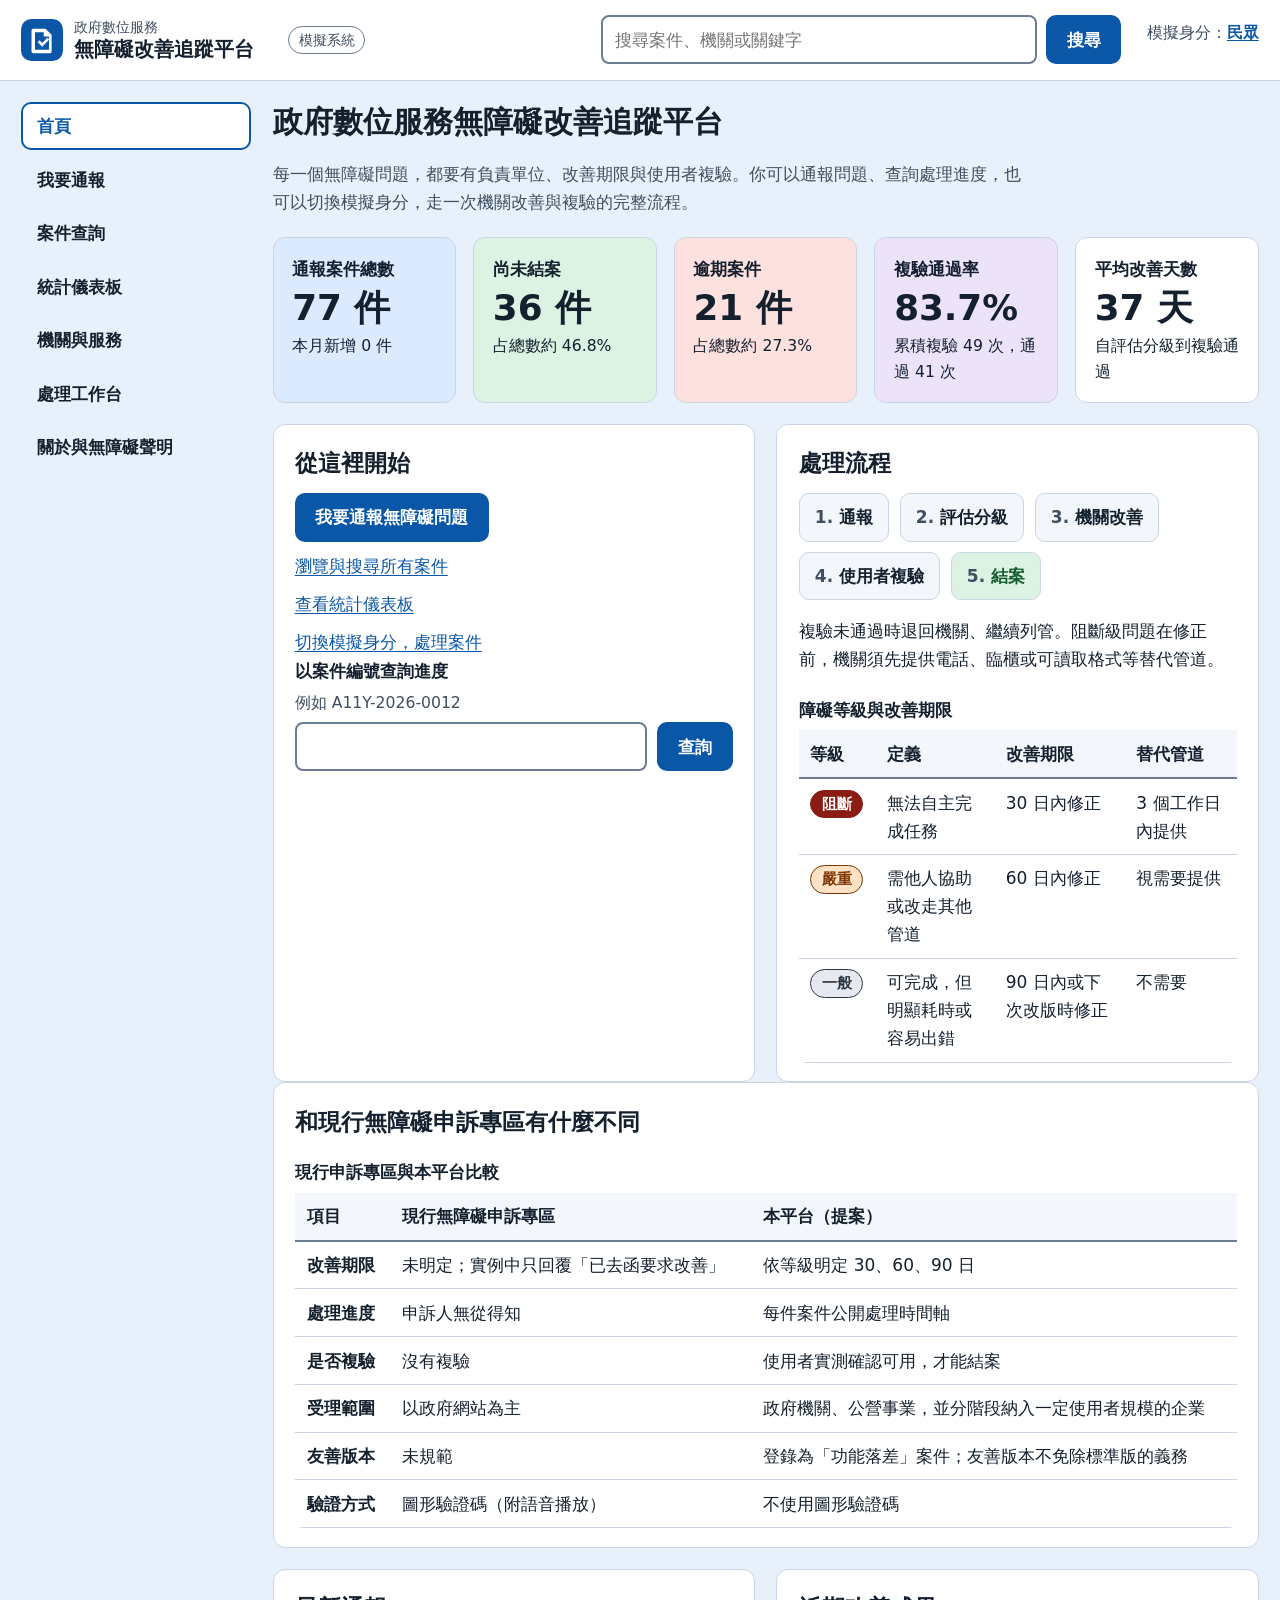
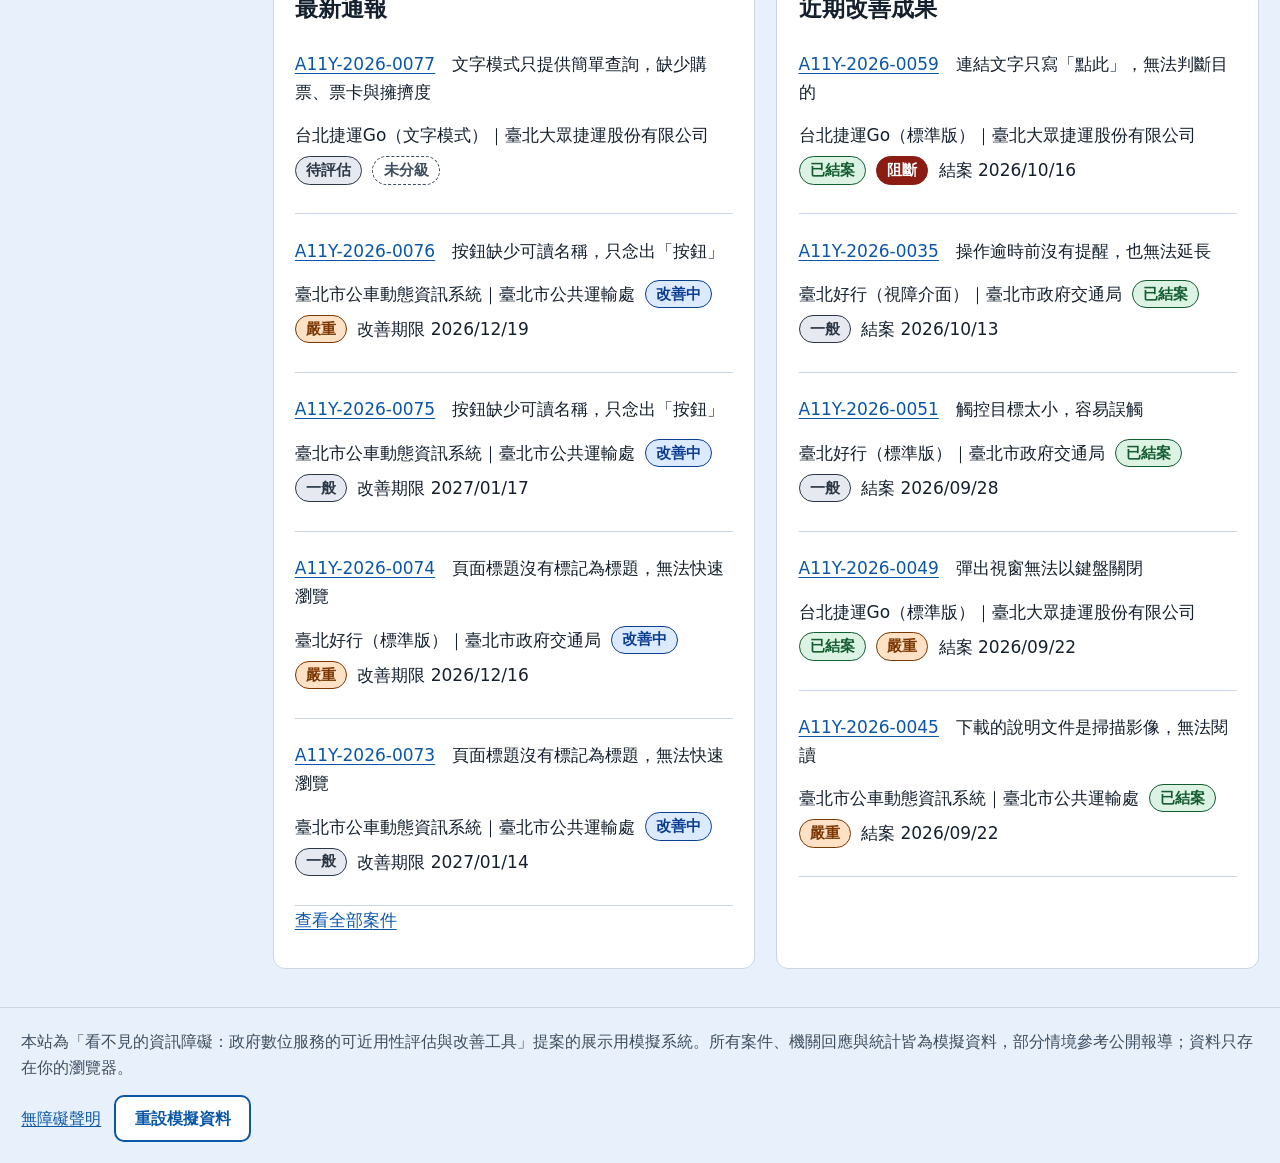
==== index.html @ 0412d22a "website" ====
<!doctype html>
<html lang="zh-Hant-TW">
<head>
  <meta charset="utf-8">
  <meta name="viewport" content="width=device-width, initial-scale=1">
  <title>首頁｜無障礙改善追蹤平台（模擬）</title>
  <meta name="description" content="政府數位服務無障礙問題的通報、列管、複驗與公開追蹤（模擬系統）。">
  <link rel="stylesheet" href="assets/css/style.css">
  <script src="assets/js/app.js" defer></script>
</head>
<body data-page="index">
  <a class="skip-link" href="#main">跳到主要內容</a>
  <header class="site-header">
    <a class="brand-link" href="index.html">
      <svg class="brand-icon" viewBox="0 0 48 48" aria-hidden="true" focusable="false"><rect class="bg" x="0" y="0" width="48" height="48" rx="12"/><path class="fg" d="M14 11h14l7 7v19a2 2 0 0 1-2 2H14a2 2 0 0 1-2-2V13a2 2 0 0 1 2-2zm2 4v20h16V20h-6v-5zm3 11.5 2.2-2.2 3 3 6-6 2.2 2.2-8.2 8.2z"/></svg>
      <span class="brand-text"><span class="brand-sub">政府數位服務</span><span class="brand-main">無障礙改善追蹤平台</span></span>
    </a>
    <span class="sim-badge">模擬系統</span>
    <form class="header-search" role="search" aria-label="全站搜尋" action="cases.html" method="get">
      <label class="visually-hidden" for="site-q">搜尋案件、機關或關鍵字</label>
      <input id="site-q" name="q" type="search" placeholder="搜尋案件、機關或關鍵字">
      <button type="submit">搜尋</button>
    </form>
    <p class="role-indicator">模擬身分：<a id="role-name" href="workbench.html">民眾</a></p>
  </header>
  <div class="layout">
    <nav class="site-nav" aria-label="主要導覽">
      <ul>
        <li><a href="index.html" aria-current="page">首頁</a></li>
        <li><a href="report.html">我要通報</a></li>
        <li><a href="cases.html">案件查詢</a></li>
        <li><a href="dashboard.html">統計儀表板</a></li>
        <li><a href="agencies.html">機關與服務</a></li>
        <li><a href="workbench.html">處理工作台</a></li>
        <li><a href="about.html">關於與無障礙聲明</a></li>
      </ul>
    </nav>
    <main id="main" tabindex="-1">
      <noscript><p>本模擬系統需要啟用 JavaScript 才能顯示案件資料。</p></noscript>

      <div class="page-head">
        <h1>政府數位服務無障礙改善追蹤平台</h1>
        <p>每一個無障礙問題，都要有負責單位、改善期限與使用者複驗。你可以通報問題、查詢處理進度，也可以切換模擬身分，走一次機關改善與複驗的完整流程。</p>
      </div>
      <section>
        <h2 id="h-kpi" class="visually-hidden">重點數字</h2>
        <ul class="kpi-grid" id="home-kpis"></ul>
      </section>
      <div class="grid-2">
        <section class="card">
          <h2 id="h-start">從這裡開始</h2>
          <ul class="list-plain">
            <li><a class="btn" href="report.html">我要通報無障礙問題</a></li>
            <li><a href="cases.html">瀏覽與搜尋所有案件</a></li>
            <li><a href="dashboard.html">查看統計儀表板</a></li>
            <li><a href="workbench.html">切換模擬身分，處理案件</a></li>
          </ul>
          <form class="inline-form" action="case.html" method="get" id="track-form">
            <div class="field">
              <label for="track-id">以案件編號查詢進度</label>
              <span class="hint" id="track-hint">例如 A11Y-2026-0012</span>
              <input id="track-id" name="id" type="text" aria-describedby="track-hint" autocomplete="off" spellcheck="false">
            </div>
            <button type="submit">查詢</button>
          </form>
        </section>
        <section class="card">
          <h2 id="h-flow">處理流程</h2>
          <ol class="flow">
            <li>通報</li><li>評估分級</li><li>機關改善</li><li>使用者複驗</li><li class="flow-end">結案</li>
          </ol>
          <p>複驗未通過時退回機關、繼續列管。阻斷級問題在修正前，機關須先提供電話、臨櫃或可讀取格式等替代管道。</p>
          <div class="table-wrap" role="region" aria-labelledby="sev-caption" tabindex="0">
          <table class="data-table">
            <caption id="sev-caption">障礙等級與改善期限</caption>
            <thead><tr><th scope="col">等級</th><th scope="col">定義</th><th scope="col">改善期限</th><th scope="col">替代管道</th></tr></thead>
            <tbody>
              <tr><th scope="row"><span class="chip sev-block">阻斷</span></th><td>無法自主完成任務</td><td>30 日內修正</td><td>3 個工作日內提供</td></tr>
              <tr><th scope="row"><span class="chip sev-serious">嚴重</span></th><td>需他人協助或改走其他管道</td><td>60 日內修正</td><td>視需要提供</td></tr>
              <tr><th scope="row"><span class="chip sev-normal">一般</span></th><td>可完成，但明顯耗時或容易出錯</td><td>90 日內或下次改版時修正</td><td>不需要</td></tr>
            </tbody>
          </table>
        </div>
        </section>
      </div>
      <section class="card">
        <h2 id="h-compare">和現行無障礙申訴專區有什麼不同</h2>
        <div class="table-wrap" role="region" aria-labelledby="compare-caption" tabindex="0">
          <table class="data-table compare">
            <caption id="compare-caption">現行申訴專區與本平台比較</caption>
            <thead><tr><th scope="col">項目</th><th scope="col">現行無障礙申訴專區</th><th scope="col">本平台（提案）</th></tr></thead>
            <tbody>
              <tr><th scope="row">改善期限</th><td>未明定；實例中只回覆「已去函要求改善」</td><td>依等級明定 30、60、90 日</td></tr>
              <tr><th scope="row">處理進度</th><td>申訴人無從得知</td><td>每件案件公開處理時間軸</td></tr>
              <tr><th scope="row">是否複驗</th><td>沒有複驗</td><td>使用者實測確認可用，才能結案</td></tr>
              <tr><th scope="row">受理範圍</th><td>以政府網站為主</td><td>政府機關、公營事業，並分階段納入一定使用者規模的企業</td></tr>
              <tr><th scope="row">友善版本</th><td>未規範</td><td>登錄為「功能落差」案件；友善版本不免除標準版的義務</td></tr>
              <tr><th scope="row">驗證方式</th><td>圖形驗證碼（附語音播放）</td><td>不使用圖形驗證碼</td></tr>
            </tbody>
          </table>
        </div>
      </section>
      <div class="grid-2">
        <section class="card">
          <h2 id="h-recent">最新通報</h2>
          <ul class="list-plain task-list" id="recent-cases"></ul>
          <p><a href="cases.html">查看全部案件</a></p>
        </section>
        <section class="card">
          <h2 id="h-improved">近期改善成果</h2>
          <ul class="list-plain task-list" id="recent-closed"></ul>
        </section>
      </div>
    </main>
  </div>
  <footer class="site-footer">
    <p>本站為「看不見的資訊障礙：政府數位服務的可近用性評估與改善工具」提案的展示用模擬系統。所有案件、機關回應與統計皆為模擬資料，部分情境參考公開報導；資料只存在你的瀏覽器。</p>
    <div class="footer-actions">
      <a href="about.html#statement">無障礙聲明</a>
      <button type="button" class="btn-secondary" id="reset-btn">重設模擬資料</button>
    </div>
    <dialog id="reset-dialog" aria-labelledby="reset-title" aria-describedby="reset-desc">
      <h2 id="reset-title">重設模擬資料？</h2>
      <p id="reset-desc">你新增的通報與所有處理紀錄都會清除，回到初始的模擬資料。此動作無法復原。</p>
      <div class="btn-row">
        <button type="button" class="btn-secondary" data-cancel>取消</button>
        <button type="button" class="btn-danger" data-confirm>重設資料</button>
      </div>
    </dialog>
  </footer>
  <div id="live" class="visually-hidden" role="status" aria-live="polite" aria-atomic="true"></div>
</body>
</html>
---- assets/css/style.css ----
/* 政府數位服務無障礙改善追蹤平台（模擬）
   目標：WCAG 2.2 AA。文字對比 4.5:1 以上，元件與圖形 3:1 以上，資訊不只靠顏色。 */

:root {
  color-scheme: light dark;
  --bg: #e8f1fb;
  --surface: #ffffff;
  --surface-2: #f3f7fc;
  --text: #14202e;
  --muted: #3f4e60;
  --link: #0a57a8;
  --primary: #0a57a8;
  --primary-hover: #08467f;
  --on-primary: #ffffff;
  --danger: #a3160c;
  --on-danger: #ffffff;
  --border: #6b7c93;
  --border-soft: #c9d5e3;
  --focus: #0b3d91;
  --focus-halo: #ffd54a;
  --kpi-blue: #dceaff;
  --kpi-green: #dcf2e3;
  --kpi-red: #fce1df;
  --kpi-purple: #ece3fb;
  --chip-new-bg: #e6eaf0; --chip-new: #2b3746;
  --chip-fixing-bg: #dceaff; --chip-fixing: #0b3d91;
  --chip-retest-bg: #fff1c2; --chip-retest: #5c4300;
  --chip-failed-bg: #fce1df; --chip-failed: #8a1c14;
  --chip-closed-bg: #dcf2e3; --chip-closed: #135c30;
  --sev-block-bg: #8a1c14; --sev-block: #ffffff;
  --sev-serious-bg: #ffe2c6; --sev-serious: #7a3500;
  --sev-normal-bg: #e6eaf0; --sev-normal: #2b3746;
  --overdue: #a3160c;
  --notice-success-bg: #dcf2e3; --notice-success: #135c30;
  --notice-warn-bg: #fff1c2; --notice-warn: #5c4300;
  --notice-error-bg: #fce1df; --notice-error: #8a1c14;
  --s1: #0a57a8; --s2: #b14a00; --s3: #1b7a52; --s4: #6e3aa6; --s5: #5a6575;
  --grid: #c9d5e3;
  --radius: 12px;
  --font: system-ui, -apple-system, "Segoe UI", "Microsoft JhengHei", "PingFang TC", "Noto Sans TC", sans-serif;
}

@media (prefers-color-scheme: dark) {
  :root {
    --bg: #0e1620;
    --surface: #16212d;
    --surface-2: #1c2a38;
    --text: #e9eff6;
    --muted: #b9c6d4;
    --link: #8cc4ff;
    --primary: #8cc4ff;
    --primary-hover: #b5d9ff;
    --on-primary: #0e1620;
    --danger: #ffb4ab;
    --on-danger: #410e0b;
    --border: #8394aa;
    --border-soft: #2e3f52;
    --focus: #ffd54a;
    --focus-halo: #0e1620;
    --kpi-blue: #17345c;
    --kpi-green: #133d26;
    --kpi-red: #5a1a15;
    --kpi-purple: #33245a;
    --chip-new-bg: #2a3746; --chip-new: #e3e9f0;
    --chip-fixing-bg: #17345c; --chip-fixing: #cfe3ff;
    --chip-retest-bg: #4a3a00; --chip-retest: #ffe7a0;
    --chip-failed-bg: #5a1a15; --chip-failed: #ffd3ce;
    --chip-closed-bg: #133d26; --chip-closed: #c8f0d6;
    --sev-block-bg: #f2b8b5; --sev-block: #410e0b;
    --sev-serious-bg: #5a2e00; --sev-serious: #ffd7b0;
    --sev-normal-bg: #2a3746; --sev-normal: #e3e9f0;
    --overdue: #ffb4ab;
    --notice-success-bg: #133d26; --notice-success: #c8f0d6;
    --notice-warn-bg: #4a3a00; --notice-warn: #ffe7a0;
    --notice-error-bg: #5a1a15; --notice-error: #ffd3ce;
    --s1: #8cc4ff; --s2: #ffb070; --s3: #6fd6a6; --s4: #cda8f5; --s5: #b9c6d4;
    --grid: #2e3f52;
  }
}

*, *::before, *::after { box-sizing: border-box; }
html { font-size: 106.25%; scroll-padding-top: 1rem; }
body {
  margin: 0;
  font-family: var(--font);
  line-height: 1.65;
  color: var(--text);
  background: var(--bg);
}
img, svg { max-width: 100%; }
a { color: var(--link); text-underline-offset: 0.15em; }
a:hover { text-decoration-thickness: 2px; }
h1, h2, h3, h4 { line-height: 1.35; margin: 0 0 0.6em; }
h1 { font-size: 1.75rem; }
h2 { font-size: 1.35rem; margin-top: 0.2em; }
h3 { font-size: 1.12rem; }
p { margin: 0 0 0.9em; }
ul, ol { padding-left: 1.4em; }
[lang="en"] { font-family: var(--font); }

:focus-visible {
  outline: 3px solid var(--focus);
  outline-offset: 2px;
  box-shadow: 0 0 0 6px var(--focus-halo);
}
main:focus, [tabindex="-1"]:focus { outline: none; box-shadow: none; }
[tabindex="-1"]:focus-visible { outline: 3px solid var(--focus); outline-offset: 2px; }

.visually-hidden {
  position: absolute !important;
  width: 1px; height: 1px;
  padding: 0; margin: -1px;
  overflow: hidden; clip: rect(0 0 0 0);
  white-space: nowrap; border: 0;
}

.skip-link {
  position: absolute;
  left: 1rem; top: -100px;
  z-index: 100;
  padding: 0.6rem 1rem;
  background: var(--surface);
  color: var(--link);
  border: 2px solid var(--focus);
  border-radius: 8px;
  font-weight: 700;
}
.skip-link:focus { top: 0.75rem; }

/* ---------- 版頭 ---------- */
.site-header {
  display: flex;
  flex-wrap: wrap;
  align-items: center;
  gap: 0.75rem 1.5rem;
  padding: 0.9rem 1.25rem;
  background: var(--surface);
  border-bottom: 1px solid var(--border-soft);
}
.brand-link {
  display: inline-flex;
  align-items: center;
  gap: 0.65rem;
  color: var(--text);
  text-decoration: none;
}
.brand-link:hover .brand-main { text-decoration: underline; }
.brand-icon { width: 42px; height: 42px; flex: none; }
.brand-icon .bg { fill: var(--primary); }
.brand-icon .fg { fill: var(--on-primary); }
.brand-text { display: flex; flex-direction: column; line-height: 1.3; }
.brand-sub { font-size: 0.85rem; color: var(--muted); }
.brand-main { font-size: 1.15rem; font-weight: 700; }
.sim-badge {
  display: inline-block;
  margin-left: 0.5rem;
  padding: 0.1rem 0.55rem;
  border: 1px solid var(--border);
  border-radius: 999px;
  font-size: 0.8rem;
  color: var(--muted);
}
.header-search { display: flex; gap: 0.5rem; flex: 1 1 280px; max-width: 520px; margin-left: auto; }
.header-search input { flex: 1; min-width: 0; }
.role-indicator { font-size: 0.92rem; color: var(--muted); }
.role-indicator a { font-weight: 700; }

/* ---------- 版面 ---------- */
.layout {
  display: grid;
  grid-template-columns: 230px minmax(0, 1fr);
  gap: 1.25rem;
  max-width: 1360px;
  margin: 0 auto;
  padding: 1.25rem;
}
.site-nav ul { list-style: none; margin: 0; padding: 0; display: flex; flex-direction: column; gap: 0.3rem; }
.site-nav a {
  display: block;
  padding: 0.6rem 0.9rem;
  border-radius: 10px;
  color: var(--text);
  text-decoration: none;
  font-weight: 600;
  min-height: 44px;
}
.site-nav a:hover { background: var(--surface); text-decoration: underline; }
.site-nav a[aria-current="page"] {
  background: var(--surface);
  color: var(--link);
  box-shadow: inset 0 0 0 2px var(--primary);
}
main { min-width: 0; }
.page-head { margin-bottom: 1.25rem; }
.page-head p { color: var(--muted); max-width: 70ch; }

@media (max-width: 900px) {
  .layout { grid-template-columns: minmax(0, 1fr); padding: 1rem; }
  .site-nav ul { flex-direction: row; flex-wrap: wrap; }
  .site-nav a { background: var(--surface); }
  .header-search { margin-left: 0; max-width: none; }
}

.site-footer {
  max-width: 1360px;
  margin: 1rem auto 0;
  padding: 1.25rem;
  border-top: 1px solid var(--border-soft);
  color: var(--muted);
  font-size: 0.92rem;
}
.site-footer .footer-actions { display: flex; flex-wrap: wrap; gap: 0.75rem; align-items: center; margin-top: 0.5rem; }

/* ---------- 卡片與區塊 ---------- */
.card, .chart-card {
  background: var(--surface);
  border: 1px solid var(--border-soft);
  border-radius: var(--radius);
  padding: 1.1rem 1.25rem;
  margin-bottom: 1.25rem;
}
.grid-2 { display: grid; grid-template-columns: repeat(auto-fit, minmax(min(100%, 420px), 1fr)); gap: 1.25rem; }
.grid-3 { display: grid; grid-template-columns: repeat(auto-fit, minmax(min(100%, 300px), 1fr)); gap: 1.25rem; }
.grid-2 > *, .grid-3 > * { margin-bottom: 0; }
.stack > * + * { margin-top: 1.25rem; }

.kpi-grid { display: grid; grid-template-columns: repeat(auto-fit, minmax(min(100%, 130px), 1fr)); gap: 1rem; margin: 0 0 1.25rem; padding: 0; list-style: none; }
.kpi {
  border-radius: var(--radius);
  padding: 1rem 1.1rem;
  border: 1px solid var(--border-soft);
}
.kpi-blue { background: var(--kpi-blue); }
.kpi-green { background: var(--kpi-green); }
.kpi-red { background: var(--kpi-red); }
.kpi-purple { background: var(--kpi-purple); }
.kpi-plain { background: var(--surface); }
.kpi .kpi-label { font-weight: 700; margin: 0; }
.kpi .kpi-value { font-size: clamp(1.6rem, 4vw, 2.1rem); font-weight: 800; line-height: 1.2; margin: 0.2rem 0; }
.kpi .kpi-note { margin: 0; font-size: 0.92rem; }

/* ---------- 標籤 ---------- */
.chip {
  display: inline-block;
  padding: 0.05rem 0.6rem;
  border-radius: 999px;
  border: 1px solid currentColor;
  font-size: 0.88rem;
  font-weight: 700;
  white-space: nowrap;
}
.status-new { background: var(--chip-new-bg); color: var(--chip-new); }
.status-fixing { background: var(--chip-fixing-bg); color: var(--chip-fixing); }
.status-retest { background: var(--chip-retest-bg); color: var(--chip-retest); }
.status-failed { background: var(--chip-failed-bg); color: var(--chip-failed); }
.status-closed { background: var(--chip-closed-bg); color: var(--chip-closed); }
.sev-block { background: var(--sev-block-bg); color: var(--sev-block); border-color: var(--sev-block-bg); }
.sev-serious { background: var(--sev-serious-bg); color: var(--sev-serious); }
.sev-normal { background: var(--sev-normal-bg); color: var(--sev-normal); }
.sev-none { background: transparent; color: var(--muted); border-style: dashed; }
.tag-overdue {
  display: inline-block;
  margin: 0.15rem 0.35rem 0 0;
  color: var(--overdue);
  font-weight: 700;
  font-size: 0.9rem;
  white-space: nowrap;
}
.tag-overdue::before { content: "!" / ""; display: inline-block; margin-right: 0.3em; padding: 0 0.42em; border: 2px solid currentColor; border-radius: 50%; font-size: 0.75rem; line-height: 1.3; }
.tag-gap { display: inline-block; padding: 0.05rem 0.5rem; border: 1px dashed var(--border); border-radius: 6px; font-size: 0.85rem; color: var(--muted); }

/* ---------- 按鈕與表單 ---------- */
.btn, button, input[type="submit"] {
  display: inline-flex;
  align-items: center;
  justify-content: center;
  gap: 0.4rem;
  min-height: 44px;
  padding: 0.5rem 1.1rem;
  border-radius: 10px;
  border: 2px solid var(--primary);
  background: var(--primary);
  color: var(--on-primary);
  font: inherit;
  font-weight: 700;
  cursor: pointer;
  text-decoration: none;
}
.btn:hover, button:hover { background: var(--primary-hover); border-color: var(--primary-hover); }
.btn-secondary, button.btn-secondary { background: var(--surface); color: var(--link); }
.btn-secondary:hover, button.btn-secondary:hover { background: var(--surface-2); color: var(--link); }
.btn-danger, button.btn-danger { background: var(--danger); border-color: var(--danger); color: var(--on-danger); }
.btn-link { background: none; border: none; color: var(--link); text-decoration: underline; padding: 0.4rem 0.2rem; min-height: 44px; font-weight: 600; }
.btn-link:hover { background: none; text-decoration-thickness: 2px; }
.btn-row { display: flex; flex-wrap: wrap; gap: 0.75rem; align-items: center; }

label, legend { font-weight: 700; }
input[type="text"], input[type="search"], input[type="email"], input[type="tel"], input[type="url"], input[type="date"], select, textarea {
  width: 100%;
  min-height: 44px;
  padding: 0.5rem 0.7rem;
  border: 2px solid var(--border);
  border-radius: 8px;
  background: var(--surface);
  color: var(--text);
  font: inherit;
}
textarea { min-height: 7rem; resize: vertical; }
input[type="checkbox"], input[type="radio"] { width: 1.3rem; height: 1.3rem; margin: 0.2rem 0 0; flex: none; accent-color: var(--primary); }
.field { margin-bottom: 1.15rem; }
.field > label { display: block; margin-bottom: 0.3rem; }
.hint { display: block; color: var(--muted); font-size: 0.92rem; margin: 0.1rem 0 0.4rem; font-weight: 400; }
.req { color: var(--danger); }
fieldset { border: 1px solid var(--border-soft); border-radius: var(--radius); padding: 0.8rem 1rem 0.4rem; margin: 0 0 1.15rem; min-width: 0; }
legend { padding: 0 0.3rem; }
.choice { display: flex; gap: 0.6rem; align-items: flex-start; margin-bottom: 0.6rem; }
.choice label { font-weight: 600; }
.choice .hint { margin: 0; }
.choice-grid { display: grid; grid-template-columns: repeat(auto-fit, minmax(min(100%, 190px), 1fr)); gap: 0 1rem; }
[aria-invalid="true"] { border-color: var(--danger) !important; box-shadow: 0 0 0 1px var(--danger); }
.error-msg { display: block; color: var(--danger); font-weight: 700; margin: 0.3rem 0 0; }
.error-msg::before { content: "錯誤："; }
.form-grid { display: grid; grid-template-columns: repeat(auto-fit, minmax(min(100%, 260px), 1fr)); gap: 0 1.25rem; }
.filters { display: grid; grid-template-columns: repeat(auto-fit, minmax(min(100%, 200px), 1fr)); gap: 0 1rem; align-items: end; }

.notice { border-radius: var(--radius); padding: 0.9rem 1.1rem; margin: 0 0 1.25rem; border: 2px solid currentColor; }
.notice p:last-child { margin-bottom: 0; }
.notice-success { background: var(--notice-success-bg); color: var(--notice-success); }
.notice-warn { background: var(--notice-warn-bg); color: var(--notice-warn); }
.notice-error { background: var(--notice-error-bg); color: var(--notice-error); }
.notice a { color: inherit; font-weight: 700; }
.error-summary h2 { font-size: 1.15rem; }

/* ---------- 表格 ---------- */
.table-wrap { overflow-x: auto; border-radius: 8px; }
.table-wrap:focus-visible { outline-offset: 2px; }
.data-table { width: 100%; border-collapse: collapse; background: var(--surface); }
.data-table caption { text-align: left; font-weight: 700; padding: 0.4rem 0; }
.data-table th, .data-table td { padding: 0.55rem 0.7rem; border-bottom: 1px solid var(--border-soft); text-align: left; vertical-align: top; }
.data-table thead th { background: var(--surface-2); border-bottom: 2px solid var(--border); white-space: nowrap; }
.data-table .num { text-align: right; font-variant-numeric: tabular-nums; }
.data-table tbody th { font-weight: 600; }
.sort-btn { background: none; border: none; color: var(--text); padding: 0.2rem 0.3rem; min-height: 32px; font-weight: 700; gap: 0.35rem; }
.sort-btn:hover { background: none; text-decoration: underline; }
.sort-ind { font-size: 0.8rem; color: var(--muted); font-weight: 400; }

/* ---------- 定義清單與時間軸 ---------- */
.summary-grid { display: grid; grid-template-columns: repeat(auto-fit, minmax(min(100%, 240px), 1fr)); gap: 0.8rem 1.25rem; margin: 0; }
.summary-grid div { border-left: 3px solid var(--border-soft); padding-left: 0.7rem; }
.summary-grid dt { font-weight: 700; color: var(--muted); font-size: 0.92rem; }
.summary-grid dd { margin: 0; }
.timeline { list-style: none; margin: 0; padding: 0; }
.timeline li { position: relative; padding: 0 0 1rem 1.6rem; border-left: 2px solid var(--border-soft); margin-left: 0.5rem; }
.timeline li::before { content: ""; position: absolute; left: -0.55rem; top: 0.35rem; width: 0.9rem; height: 0.9rem; border-radius: 50%; background: var(--surface); border: 3px solid var(--border); }
.timeline li.ev-pass::before { border-color: var(--chip-closed); background: var(--chip-closed); }
.timeline li.ev-fail::before { border-color: var(--chip-failed); background: var(--chip-failed); }
.timeline li.ev-legacy { color: var(--muted); }
.timeline .ev-head { font-weight: 700; }
.timeline time { font-variant-numeric: tabular-nums; }
pre.sr-log { background: var(--surface-2); border: 1px solid var(--border-soft); border-radius: 8px; padding: 0.8rem 1rem; white-space: pre-wrap; font-family: ui-monospace, "Cascadia Mono", Consolas, monospace; font-size: 0.95rem; }

.flow { list-style: none; display: flex; flex-wrap: wrap; gap: 0.6rem; padding: 0; margin: 0 0 1rem; counter-reset: flow; }
.flow li { counter-increment: flow; background: var(--surface-2); border: 1px solid var(--border-soft); border-radius: 10px; padding: 0.55rem 0.9rem; font-weight: 700; }
.flow li::before { content: counter(flow) ". "; color: var(--muted); }
.flow li.flow-end { background: var(--chip-closed-bg); color: var(--chip-closed); }

/* ---------- 圖表 ---------- */
.chart-holder { width: 100%; }
.chart { display: block; max-width: 100%; height: auto; margin: 0.4rem 0 0.6rem; }
.chart text { fill: var(--text); font-size: 14px; font-family: var(--font); }
.chart .small { font-size: 13px; }
.chart .value-label { font-weight: 700; }
.chart .donut-total { font-size: 30px; font-weight: 800; }
.chart .grid { stroke: var(--grid); stroke-width: 1; }
.chart-summary { color: var(--muted); font-size: 0.95rem; }
.series-1 { fill: var(--s1); stroke: var(--s1); }
.series-2 { fill: var(--s2); stroke: var(--s2); }
.series-3 { fill: var(--s3); stroke: var(--s3); }
.series-4 { fill: var(--s4); stroke: var(--s4); }
.series-5 { fill: var(--s5); stroke: var(--s5); }
.bar { stroke: none; }
.line { fill: none; stroke-width: 3; }
.dash-2 { stroke-dasharray: 8 4; }
.dash-3 { stroke-dasharray: 2 4; }
.dash-4 { stroke-dasharray: 12 4 2 4; }
.marker { stroke: var(--surface); stroke-width: 1.5; }
.slice { stroke: var(--surface); stroke-width: 3; }
.legend { list-style: none; display: flex; flex-wrap: wrap; gap: 0.4rem 1.2rem; padding: 0; margin: 0 0 0.6rem; }
.legend li { display: inline-flex; align-items: center; gap: 0.45rem; }
.legend-values { flex-direction: column; }
.chart-data summary { cursor: pointer; font-weight: 700; color: var(--link); min-height: 44px; display: flex; align-items: center; }
.chart-data[open] summary { margin-bottom: 0.4rem; }
.chart-row { display: flex; flex-wrap: wrap; gap: 1rem 2rem; align-items: center; }

/* ---------- 對話框 ---------- */
dialog {
  border: 2px solid var(--border);
  border-radius: var(--radius);
  padding: 1.25rem 1.4rem;
  max-width: min(92vw, 520px);
  background: var(--surface);
  color: var(--text);
}
dialog::backdrop { background: rgba(8, 15, 25, 0.6); }

/* ---------- 其他 ---------- */
.muted { color: var(--muted); }
.list-plain { list-style: none; padding: 0; margin: 0; }
.list-plain li + li { margin-top: 0.6rem; }
.task-list li { padding: 0.7rem 0; border-bottom: 1px solid var(--border-soft); }
.case-meta { display: flex; flex-wrap: wrap; gap: 0.4rem 0.6rem; align-items: center; margin: 0 0 1rem; }
.compare th[scope="row"] { white-space: nowrap; }
.inline-form { display: flex; flex-wrap: wrap; gap: 0.6rem; align-items: flex-end; }
.inline-form .field { margin: 0; flex: 1 1 220px; }
noscript p { padding: 1rem; background: var(--notice-warn-bg); color: var(--notice-warn); }

@media (forced-colors: active) {
  .chip, .kpi, .card, .chart-card, .flow li { border: 1px solid CanvasText; }
  .chart text { fill: CanvasText; }
  .tag-overdue::before { border-color: CanvasText; }
  :focus-visible { outline: 3px solid Highlight; box-shadow: none; }
}
@media print {
  .site-nav, .header-search, .site-footer .footer-actions, .skip-link { display: none; }
  .layout { display: block; }
}
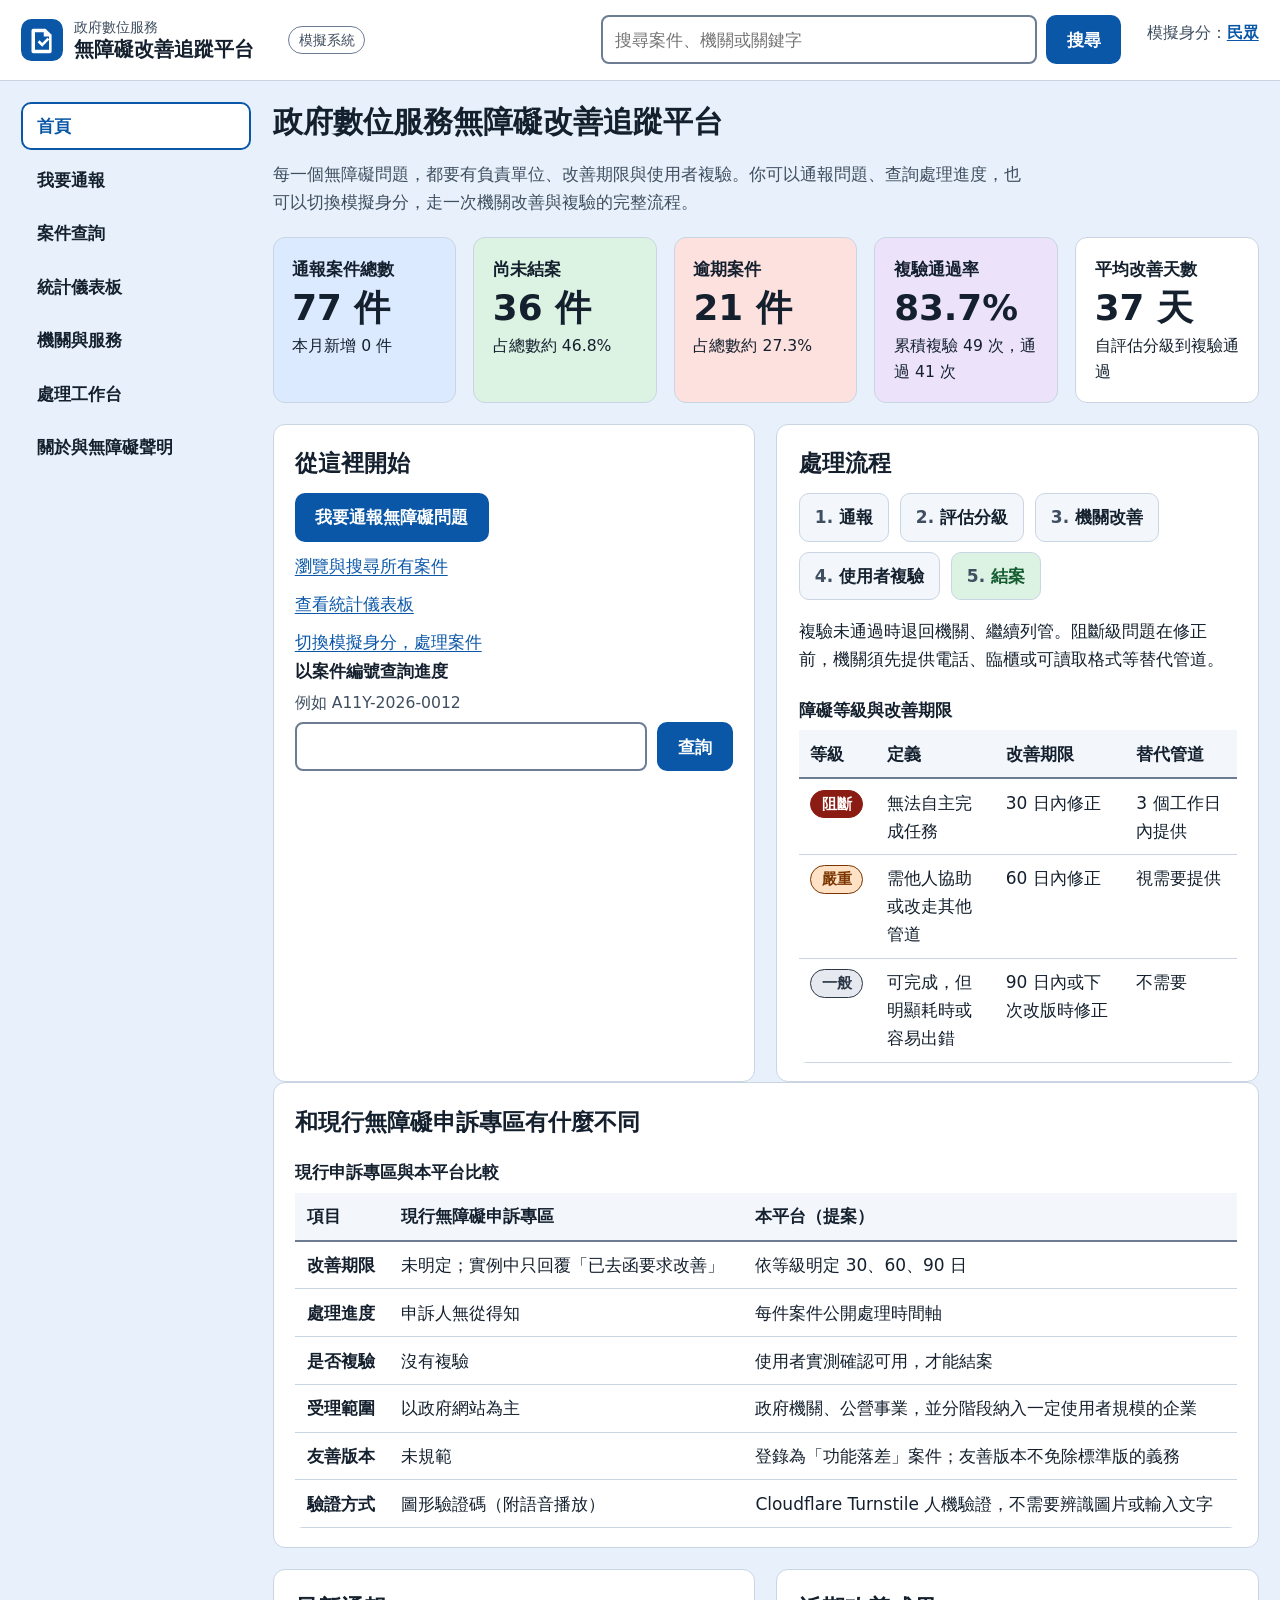
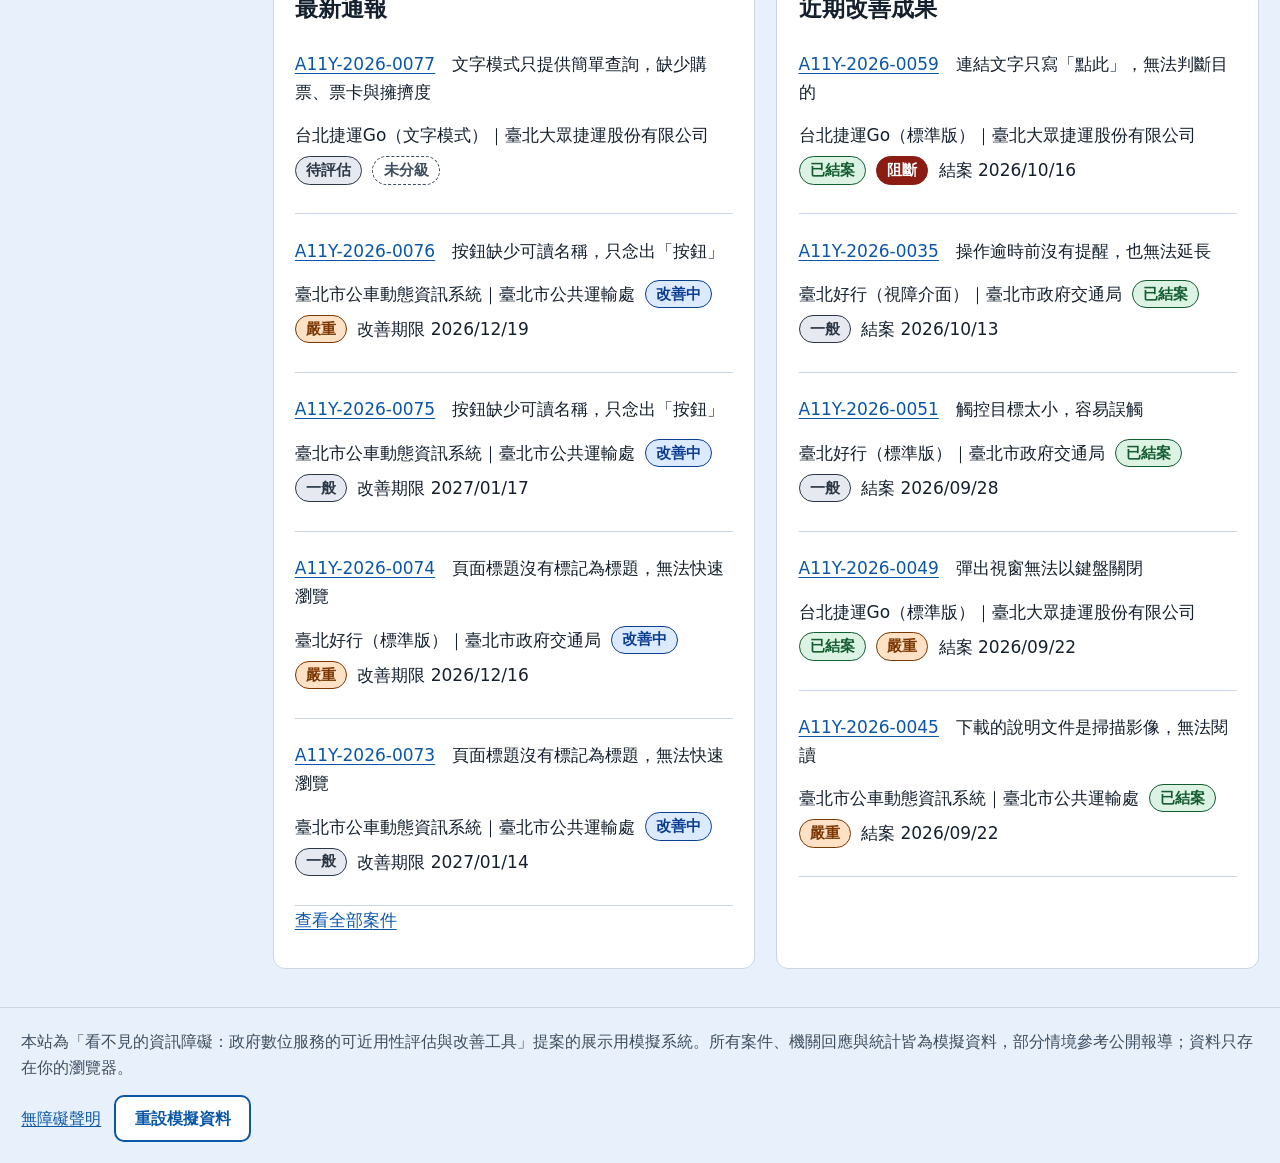
==== commit ff124ce1: "cloudflare captcha" ====
--- a/index.html
+++ b/index.html
@@ -95,7 +95,7 @@
               <tr><th scope="row">是否複驗</th><td>沒有複驗</td><td>使用者實測確認可用，才能結案</td></tr>
               <tr><th scope="row">受理範圍</th><td>以政府網站為主</td><td>政府機關、公營事業，並分階段納入一定使用者規模的企業</td></tr>
               <tr><th scope="row">友善版本</th><td>未規範</td><td>登錄為「功能落差」案件；友善版本不免除標準版的義務</td></tr>
-              <tr><th scope="row">驗證方式</th><td>圖形驗證碼（附語音播放）</td><td>不使用圖形驗證碼</td></tr>
+              <tr><th scope="row">驗證方式</th><td>圖形驗證碼（附語音播放）</td><td><span lang="en">Cloudflare Turnstile</span> 人機驗證，不需要辨識圖片或輸入文字</td></tr>
             </tbody>
           </table>
         </div>
